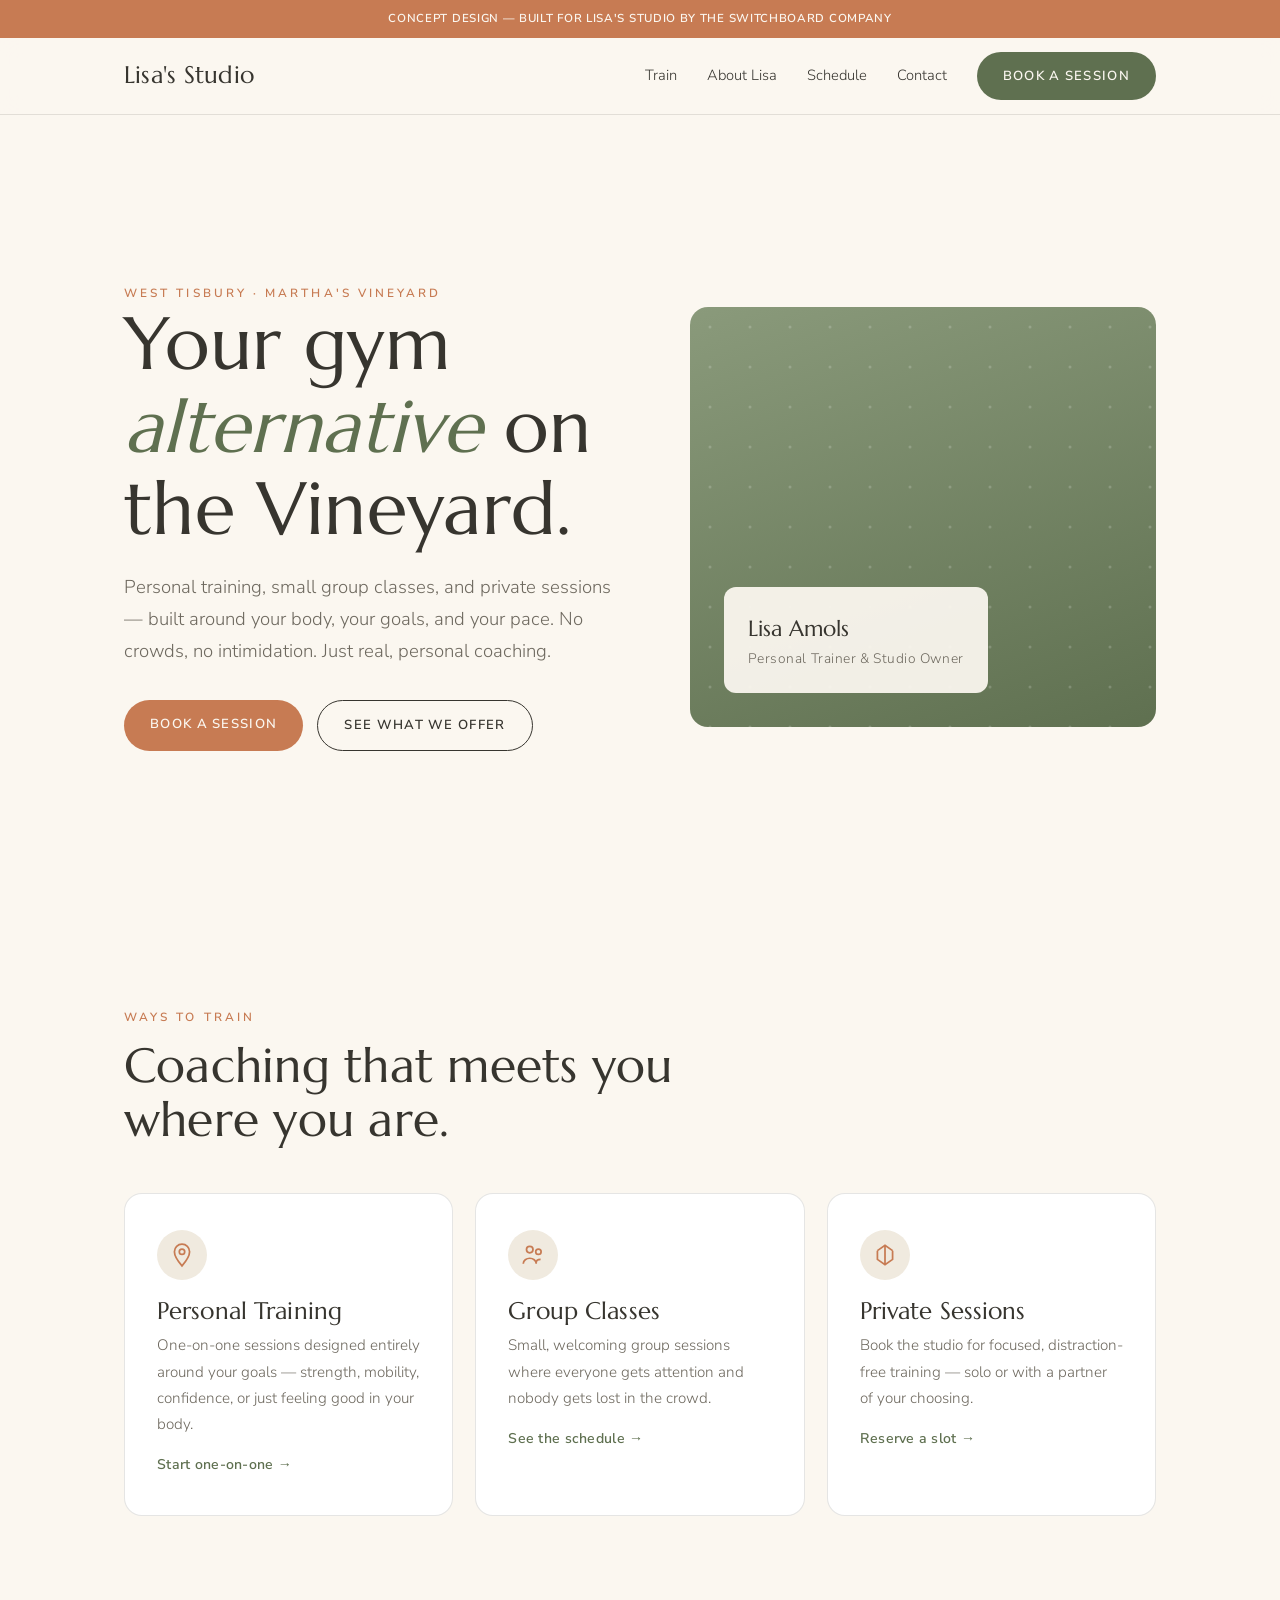
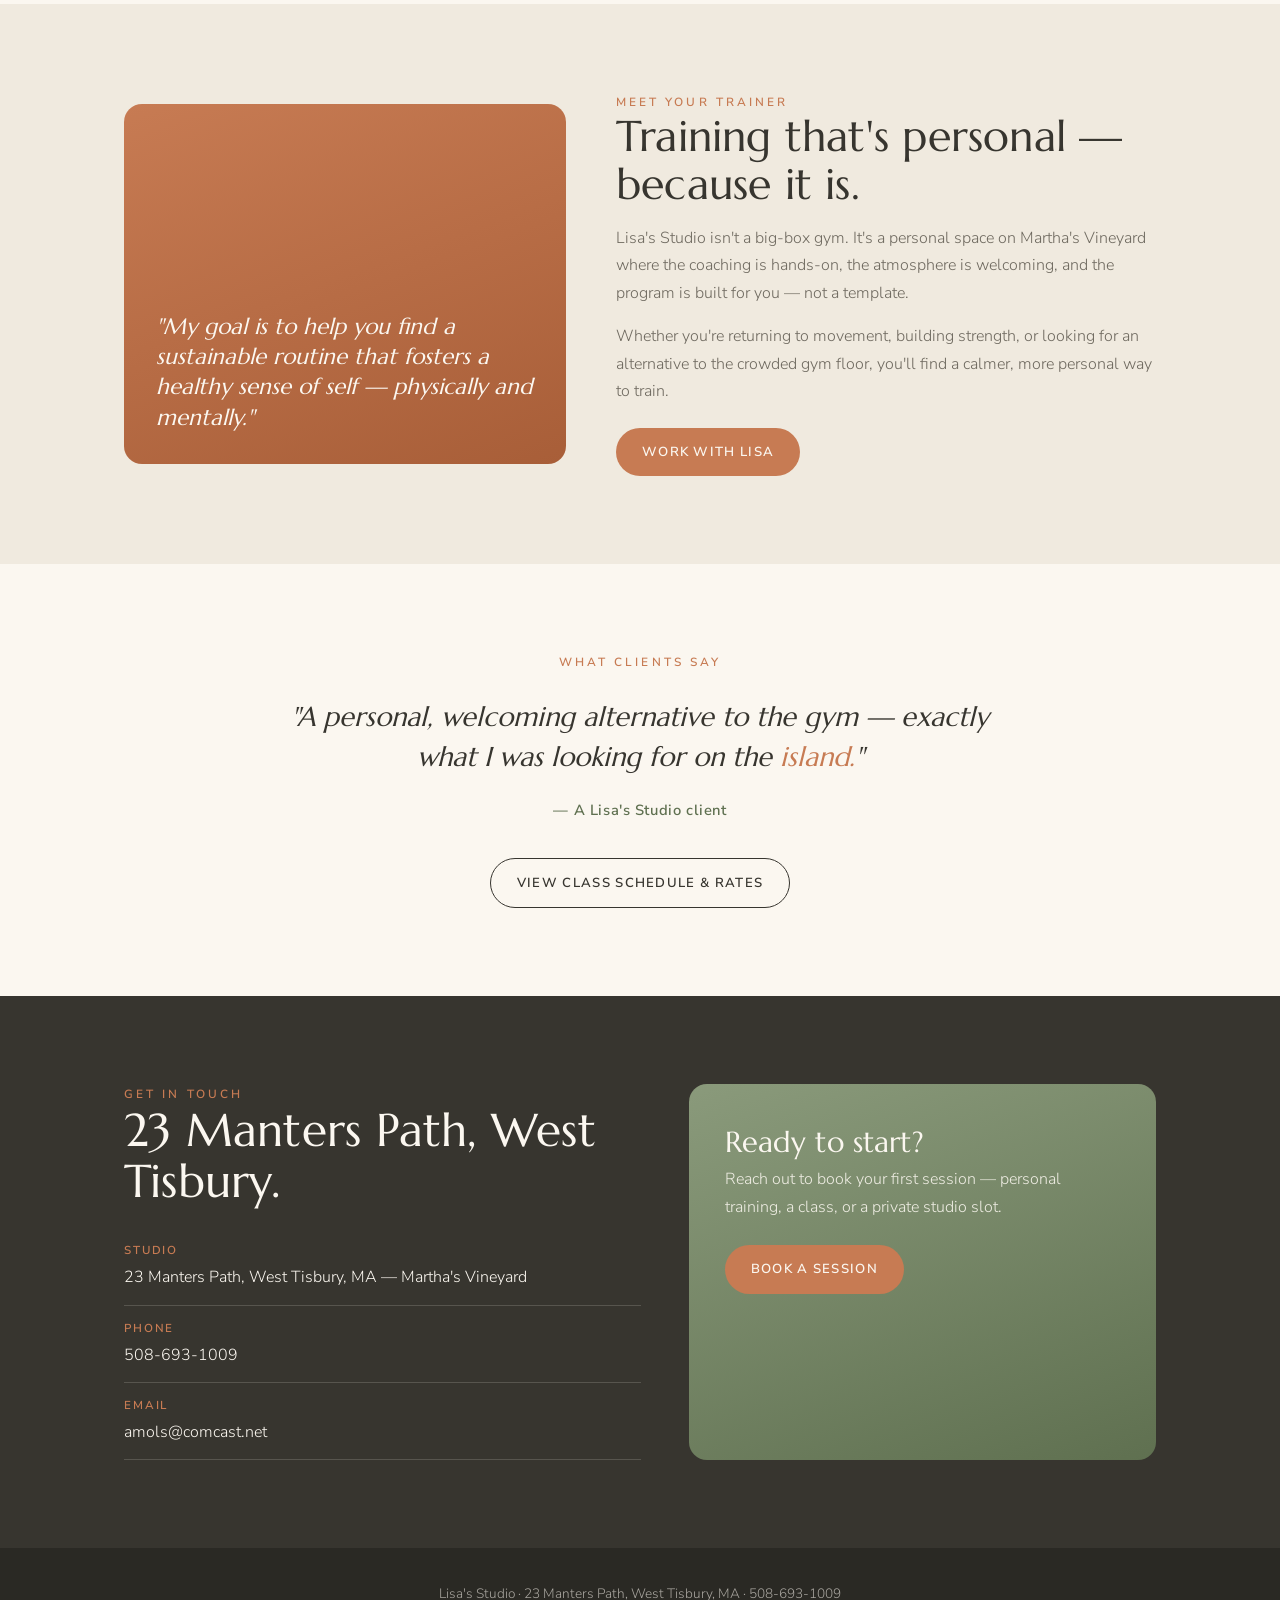
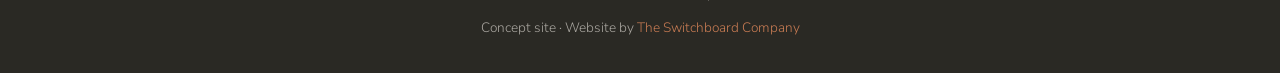
==== index.html @ d4f111c6 "Add files via upload" ====
<!DOCTYPE html>
<html lang="en">
<head>
<meta charset="UTF-8">
<meta name="viewport" content="width=device-width, initial-scale=1">
<title>Lisa's Studio — Your Gym Alternative on Martha's Vineyard</title>
<meta name="description" content="Personal training, group classes, and private sessions with Lisa Amols in West Tisbury, Martha's Vineyard. Your gym alternative — personal, welcoming, and built around you.">
<link rel="preconnect" href="https://fonts.googleapis.com">
<link rel="preconnect" href="https://fonts.gstatic.com" crossorigin>
<link href="https://fonts.googleapis.com/css2?family=Marcellus&family=Nunito+Sans:opsz,wght@6..12,300;6..12,400;6..12,600&display=swap" rel="stylesheet">
<style>
:root{
  --ink:#37352F; --sage:#8A9A7B; --sage-d:#5F7050; --terra:#C77B53; --terra-d:#A85E38;
  --cream:#FBF7F0; --paper:#FFFFFF; --sand:#F0EADF; --line:rgba(55,53,47,.13); --muted:#6E695F;
}
*{margin:0;padding:0;box-sizing:border-box}
html{scroll-behavior:smooth}
body{font-family:'Nunito Sans',sans-serif;background:var(--cream);color:var(--ink);line-height:1.72;font-weight:300;-webkit-font-smoothing:antialiased}
h1,h2,h3,.disp{font-family:'Marcellus',serif;line-height:1.12;font-weight:400;letter-spacing:.005em}
a{color:inherit;text-decoration:none}
.wrap{max-width:1080px;margin:0 auto;padding:0 24px}
.eyebrow{font-family:'Nunito Sans';font-weight:600;font-size:.74rem;letter-spacing:.26em;text-transform:uppercase;color:var(--terra)}

header{position:sticky;top:0;z-index:50;background:rgba(251,247,240,.9);backdrop-filter:blur(12px);border-bottom:1px solid var(--line)}
nav{display:flex;align-items:center;justify-content:space-between;height:76px}
.brand{font-family:'Marcellus';font-size:1.5rem;letter-spacing:.01em}
.navlinks{display:flex;gap:30px;align-items:center;font-size:.92rem}
.navlinks a:hover{color:var(--sage-d)}
.btn{font-family:'Nunito Sans';font-weight:600;font-size:.82rem;letter-spacing:.1em;text-transform:uppercase;padding:13px 26px;background:var(--sage-d);color:var(--cream);border-radius:40px;transition:.22s;display:inline-block}
.btn:hover{background:var(--ink)}
.btn-terra{background:var(--terra)}.btn-terra:hover{background:var(--terra-d)}
.btn-out{background:transparent;border:1.5px solid var(--ink);color:var(--ink)}
.btn-out:hover{background:var(--ink);color:var(--cream)}
@media(max-width:860px){.navlinks a:not(.btn){display:none}}

.hero{position:relative;overflow:hidden}
.hero .wrap{display:grid;grid-template-columns:1.05fr .95fr;gap:50px;align-items:center;padding:80px 24px}
@media(max-width:820px){.hero .wrap{grid-template-columns:1fr;padding:64px 24px}}
.hero h1{font-size:clamp(2.7rem,6vw,4.6rem);max-width:14ch}
.hero h1 em{font-style:italic;color:var(--sage-d)}
.hero p{font-size:1.16rem;max-width:46ch;margin:22px 0 32px;color:var(--muted)}
.hero .cta{display:flex;gap:14px;flex-wrap:wrap}
.portrait{position:relative;border-radius:18px;overflow:hidden;min-height:420px;background:linear-gradient(160deg,var(--sage),var(--sage-d));display:flex;align-items:flex-end;padding:34px}
.portrait::before{content:"";position:absolute;inset:0;background:url("data:image/svg+xml,%3Csvg xmlns='http://www.w3.org/2000/svg' width='40' height='40'%3E%3Ccircle cx='20' cy='20' r='1.5' fill='%23ffffff' opacity='.18'/%3E%3C/svg%3E")}
.portrait .card{position:relative;background:rgba(251,247,240,.94);border-radius:12px;padding:22px 24px}
.portrait .card .n{font-family:'Marcellus';font-size:1.4rem}
.portrait .card .r{font-size:.86rem;color:var(--muted);letter-spacing:.04em}

section{padding:88px 0}
.sec-head{max-width:58ch;margin-bottom:46px}
.sec-head h2{font-size:clamp(2rem,4.4vw,3rem);margin-top:12px}

.ways{display:grid;grid-template-columns:repeat(3,1fr);gap:22px}
@media(max-width:820px){.ways{grid-template-columns:1fr}}
.way{background:var(--paper);border:1px solid var(--line);border-radius:18px;padding:36px 32px;transition:.22s}
.way:hover{transform:translateY(-5px);box-shadow:0 24px 48px -30px rgba(55,53,47,.4)}
.way .ic{width:50px;height:50px;border-radius:50%;background:var(--sand);display:flex;align-items:center;justify-content:center;margin-bottom:18px}
.way .ic svg{width:26px;height:26px;stroke:var(--terra);fill:none;stroke-width:1.6}
.way h3{font-size:1.5rem;margin-bottom:8px}
.way p{font-size:.95rem;color:var(--muted)}
.way a{display:inline-block;margin-top:16px;font-weight:600;font-size:.88rem;color:var(--sage-d);letter-spacing:.02em}
.way a:hover{color:var(--terra)}

.about{background:var(--sand)}
.about .wrap{display:grid;grid-template-columns:.9fr 1.1fr;gap:50px;align-items:center}
@media(max-width:760px){.about .wrap{grid-template-columns:1fr}}
.about .frame{background:linear-gradient(160deg,var(--terra),var(--terra-d));border-radius:18px;min-height:360px;display:flex;align-items:flex-end;padding:32px;color:var(--cream)}
.about .frame .q{font-family:'Marcellus';font-style:italic;font-size:1.4rem;line-height:1.35}
.about h2{font-size:clamp(2rem,4vw,2.7rem);margin-bottom:16px}
.about p{color:var(--muted);margin-bottom:16px}

.quote-band{text-align:center}
.quote-band .wrap{max-width:760px}
.quote-band p{font-family:'Marcellus';font-size:1.7rem;line-height:1.5;font-style:italic}
.quote-band p span{color:var(--terra)}
.quote-band .who{font-weight:600;letter-spacing:.04em;color:var(--sage-d);margin-top:20px;font-size:.92rem}

.contact{background:var(--ink);color:var(--cream)}
.contact .wrap{display:grid;grid-template-columns:1.05fr .95fr;gap:48px}
@media(max-width:760px){.contact .wrap{grid-template-columns:1fr}}
.contact h2{font-size:clamp(2rem,4.4vw,2.9rem);margin-bottom:20px}
.contact .line{padding:13px 0;border-bottom:1px solid rgba(251,247,240,.16)}
.contact .line b{font-family:'Nunito Sans';font-weight:600;color:var(--terra);font-size:.72rem;letter-spacing:.16em;text-transform:uppercase;display:block;margin-bottom:3px}
.book-box{background:linear-gradient(160deg,var(--sage),var(--sage-d));border-radius:18px;padding:42px 36px}
.book-box h3{font-family:'Marcellus';font-size:1.8rem;margin-bottom:8px}
.book-box p{color:rgba(251,247,240,.9);margin-bottom:24px}

footer{background:#2a2924;color:rgba(251,247,240,.6);text-align:center;padding:34px 24px;font-size:.85rem}
footer a{color:var(--terra)}
.banner{background:var(--terra);color:var(--cream);text-align:center;font-weight:600;letter-spacing:.06em;text-transform:uppercase;font-size:.72rem;padding:9px}
</style>
</head>
<body>
<div class="banner">Concept Design — Built for Lisa's Studio by The Switchboard Company</div>
<header><div class="wrap"><nav>
  <div class="brand">Lisa's Studio</div>
  <div class="navlinks"><a href="#ways">Train</a><a href="#about">About Lisa</a><a href="#schedule">Schedule</a><a href="#contact">Contact</a><a href="#contact" class="btn">Book a Session</a></div>
</nav></div></header>

<section class="hero">
  <div class="wrap">
    <div>
      <div class="eyebrow">West Tisbury · Martha's Vineyard</div>
      <h1>Your gym <em>alternative</em> on the Vineyard.</h1>
      <p>Personal training, small group classes, and private sessions — built around your body, your goals, and your pace. No crowds, no intimidation. Just real, personal coaching.</p>
      <div class="cta"><a class="btn btn-terra" href="#contact">Book a Session</a><a class="btn btn-out" href="#ways">See What We Offer</a></div>
    </div>
    <div class="portrait"><div class="card"><div class="n">Lisa Amols</div><div class="r">Personal Trainer &amp; Studio Owner</div></div></div>
  </div>
</section>

<section id="ways">
  <div class="wrap">
    <div class="sec-head"><div class="eyebrow">Ways to train</div><h2>Coaching that meets you where you are.</h2></div>
    <div class="ways">
      <div class="way"><div class="ic"><svg viewBox="0 0 24 24"><path d="M12 2a7 7 0 0 0-7 7c0 5 7 13 7 13s7-8 7-13a7 7 0 0 0-7-7z"/><circle cx="12" cy="9" r="2.5"/></svg></div><h3>Personal Training</h3><p>One-on-one sessions designed entirely around your goals — strength, mobility, confidence, or just feeling good in your body.</p><a href="#contact">Start one-on-one →</a></div>
      <div class="way"><div class="ic"><svg viewBox="0 0 24 24"><circle cx="9" cy="7" r="3"/><circle cx="17" cy="9" r="2.5"/><path d="M3 20c0-3 3-5 6-5s6 2 6 5M15 19c0-2 2-3 4-3"/></svg></div><h3>Group Classes</h3><p>Small, welcoming group sessions where everyone gets attention and nobody gets lost in the crowd.</p><a href="#schedule">See the schedule →</a></div>
      <div class="way"><div class="ic"><svg viewBox="0 0 24 24"><path d="M12 3v18M5 8l7-5 7 5M5 8v8l7 5 7-5V8"/></svg></div><h3>Private Sessions</h3><p>Book the studio for focused, distraction-free training — solo or with a partner of your choosing.</p><a href="#contact">Reserve a slot →</a></div>
    </div>
  </div>
</section>

<section class="about" id="about">
  <div class="wrap">
    <div class="frame"><div class="q">"My goal is to help you find a sustainable routine that fosters a healthy sense of self — physically and mentally."</div></div>
    <div>
      <div class="eyebrow">Meet your trainer</div>
      <h2>Training that's personal — because it is.</h2>
      <p>Lisa's Studio isn't a big-box gym. It's a personal space on Martha's Vineyard where the coaching is hands-on, the atmosphere is welcoming, and the program is built for you — not a template.</p>
      <p>Whether you're returning to movement, building strength, or looking for an alternative to the crowded gym floor, you'll find a calmer, more personal way to train.</p>
      <a class="btn btn-terra" style="margin-top:6px" href="#contact">Work With Lisa</a>
    </div>
  </div>
</section>

<section class="quote-band" id="schedule">
  <div class="wrap">
    <div class="eyebrow" style="margin-bottom:24px">What clients say</div>
    <p>"A personal, welcoming alternative to the gym — exactly what I was looking for on the <span>island.</span>"</p>
    <div class="who">— A Lisa's Studio client</div>
    <div style="margin-top:34px"><a class="btn btn-out" href="#contact">View Class Schedule &amp; Rates</a></div>
  </div>
</section>

<section class="contact" id="contact">
  <div class="wrap">
    <div>
      <div class="eyebrow">Get in touch</div>
      <h2>23 Manters Path, West Tisbury.</h2>
      <div class="line"><b>Studio</b>23 Manters Path, West Tisbury, MA — Martha's Vineyard</div>
      <div class="line"><b>Phone</b>508-693-1009</div>
      <div class="line"><b>Email</b>amols@comcast.net</div>
    </div>
    <div class="book-box"><h3>Ready to start?</h3><p>Reach out to book your first session — personal training, a class, or a private studio slot.</p><a class="btn btn-terra" href="#">Book a Session</a></div>
  </div>
</section>

<footer>
  <p>Lisa's Studio · 23 Manters Path, West Tisbury, MA · 508-693-1009</p>
  <p style="margin-top:10px">Concept site &middot; Website by <a href="https://switchboardcompany.com">The Switchboard Company</a></p>
</footer>
</body>
</html>
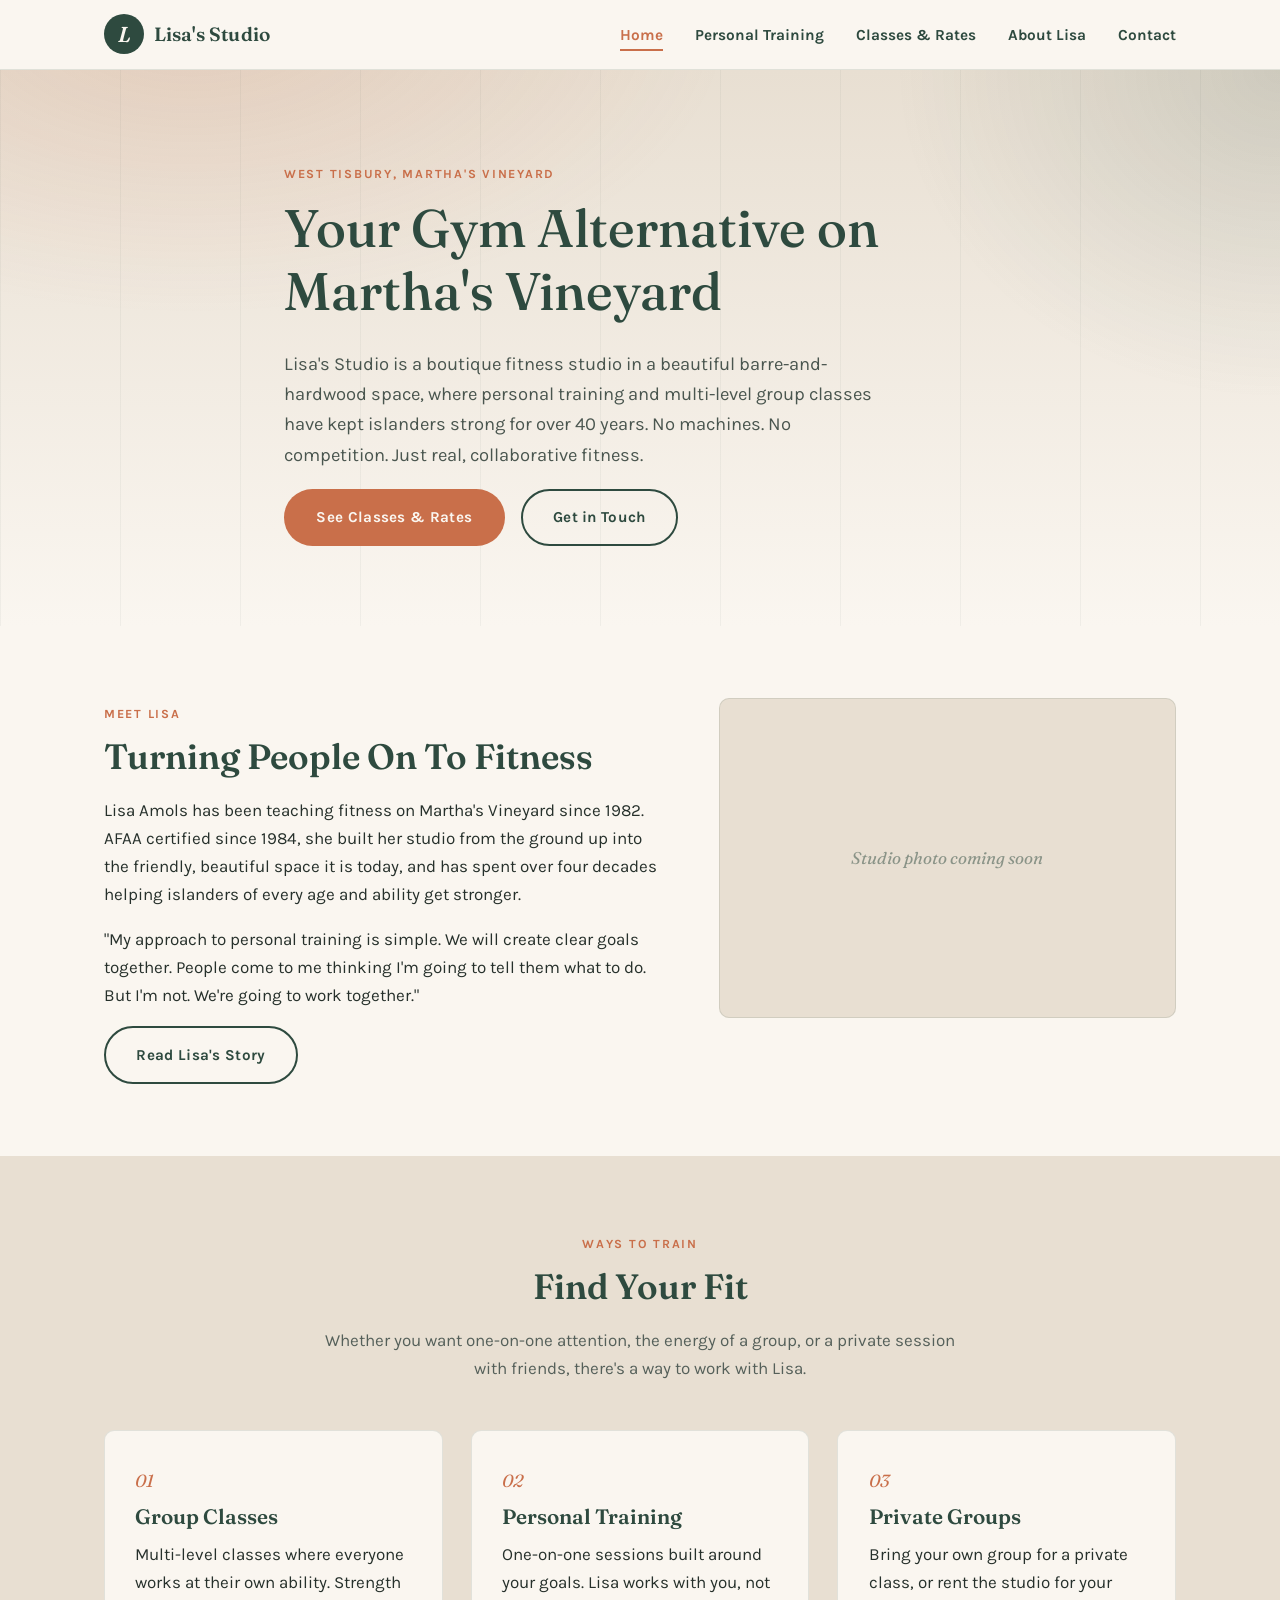
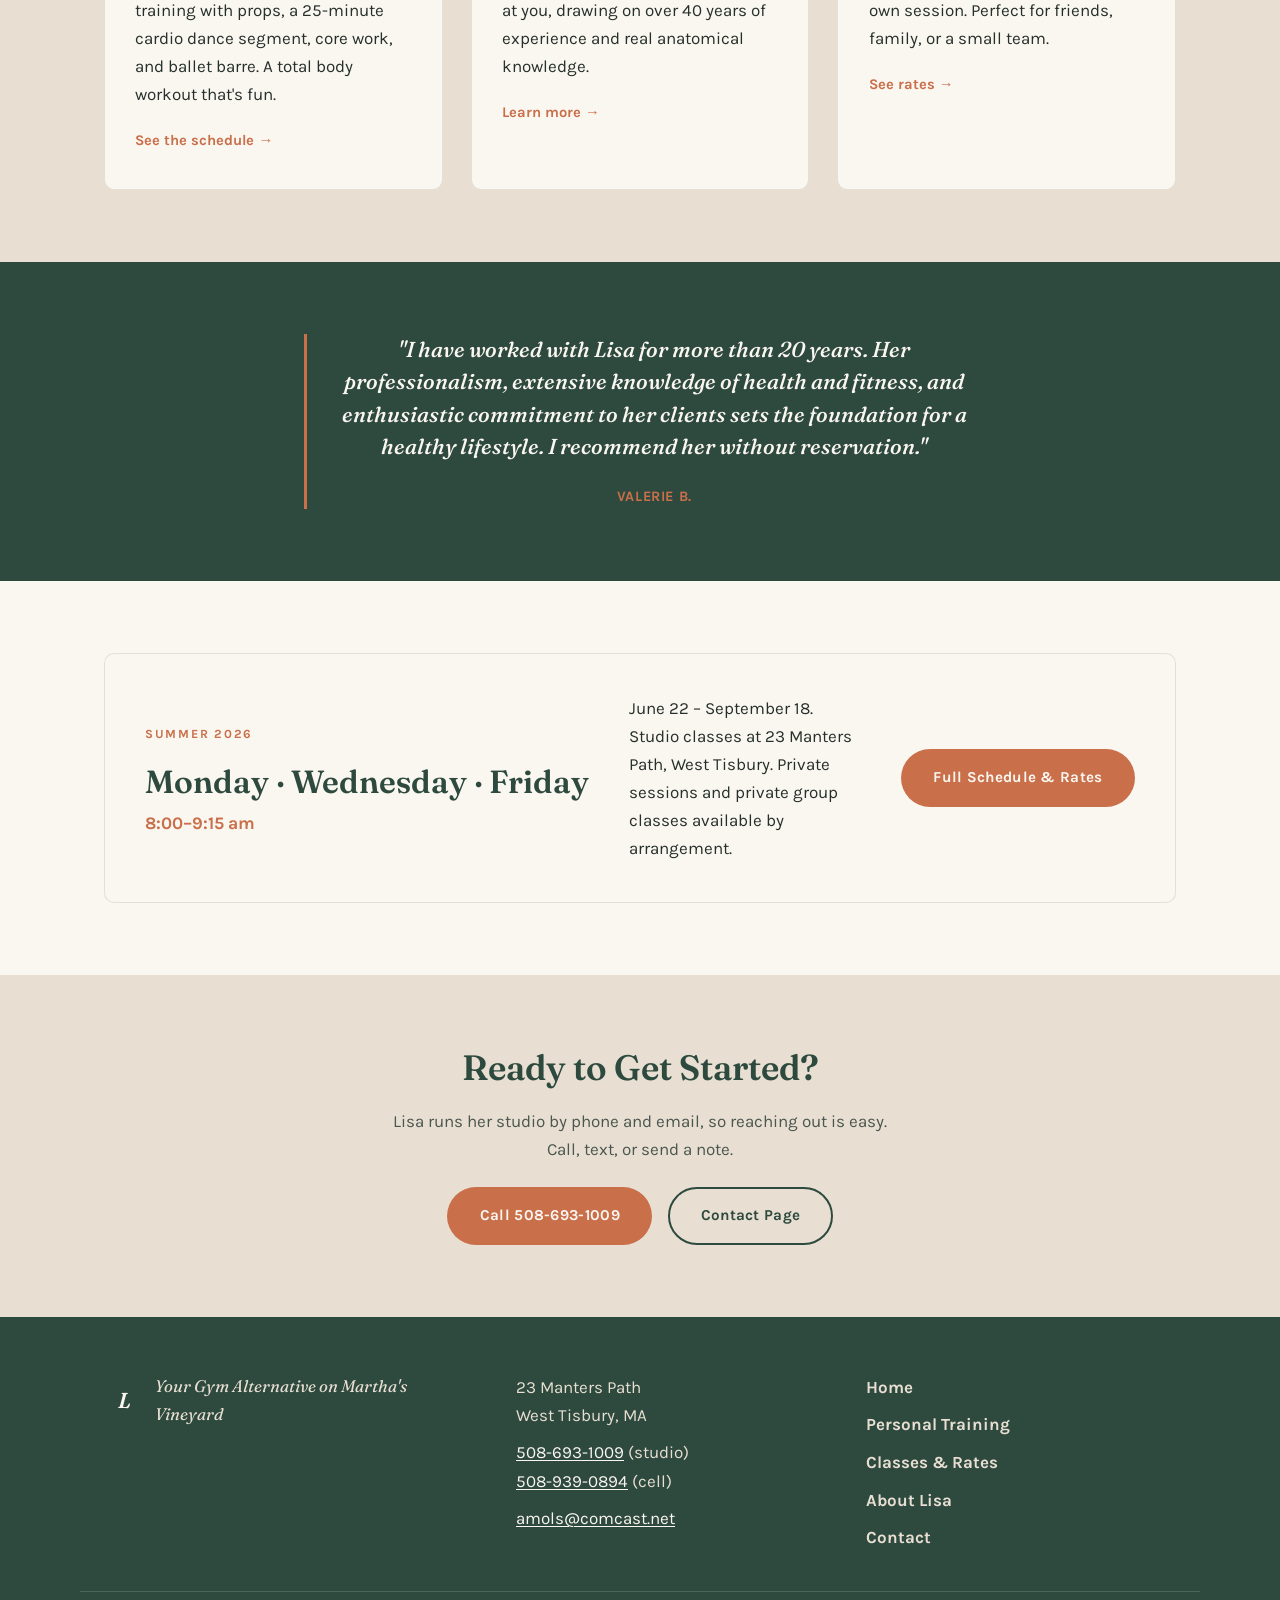
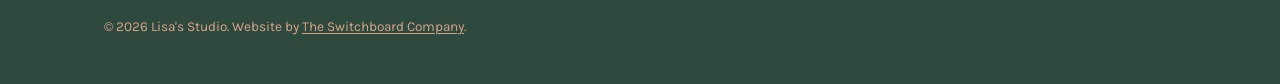
==== commit 4ec527f0: "Add files via upload" ====
--- a/index.html
+++ b/index.html
@@ -1,163 +1,170 @@
 <!DOCTYPE html>
 <html lang="en">
 <head>
-<meta charset="UTF-8">
-<meta name="viewport" content="width=device-width, initial-scale=1">
-<title>Lisa's Studio — Your Gym Alternative on Martha's Vineyard</title>
-<meta name="description" content="Personal training, group classes, and private sessions with Lisa Amols in West Tisbury, Martha's Vineyard. Your gym alternative — personal, welcoming, and built around you.">
-<link rel="preconnect" href="https://fonts.googleapis.com">
-<link rel="preconnect" href="https://fonts.gstatic.com" crossorigin>
-<link href="https://fonts.googleapis.com/css2?family=Marcellus&family=Nunito+Sans:opsz,wght@6..12,300;6..12,400;6..12,600&display=swap" rel="stylesheet">
-<style>
-:root{
-  --ink:#37352F; --sage:#8A9A7B; --sage-d:#5F7050; --terra:#C77B53; --terra-d:#A85E38;
-  --cream:#FBF7F0; --paper:#FFFFFF; --sand:#F0EADF; --line:rgba(55,53,47,.13); --muted:#6E695F;
-}
-*{margin:0;padding:0;box-sizing:border-box}
-html{scroll-behavior:smooth}
-body{font-family:'Nunito Sans',sans-serif;background:var(--cream);color:var(--ink);line-height:1.72;font-weight:300;-webkit-font-smoothing:antialiased}
-h1,h2,h3,.disp{font-family:'Marcellus',serif;line-height:1.12;font-weight:400;letter-spacing:.005em}
-a{color:inherit;text-decoration:none}
-.wrap{max-width:1080px;margin:0 auto;padding:0 24px}
-.eyebrow{font-family:'Nunito Sans';font-weight:600;font-size:.74rem;letter-spacing:.26em;text-transform:uppercase;color:var(--terra)}
-
-header{position:sticky;top:0;z-index:50;background:rgba(251,247,240,.9);backdrop-filter:blur(12px);border-bottom:1px solid var(--line)}
-nav{display:flex;align-items:center;justify-content:space-between;height:76px}
-.brand{font-family:'Marcellus';font-size:1.5rem;letter-spacing:.01em}
-.navlinks{display:flex;gap:30px;align-items:center;font-size:.92rem}
-.navlinks a:hover{color:var(--sage-d)}
-.btn{font-family:'Nunito Sans';font-weight:600;font-size:.82rem;letter-spacing:.1em;text-transform:uppercase;padding:13px 26px;background:var(--sage-d);color:var(--cream);border-radius:40px;transition:.22s;display:inline-block}
-.btn:hover{background:var(--ink)}
-.btn-terra{background:var(--terra)}.btn-terra:hover{background:var(--terra-d)}
-.btn-out{background:transparent;border:1.5px solid var(--ink);color:var(--ink)}
-.btn-out:hover{background:var(--ink);color:var(--cream)}
-@media(max-width:860px){.navlinks a:not(.btn){display:none}}
-
-.hero{position:relative;overflow:hidden}
-.hero .wrap{display:grid;grid-template-columns:1.05fr .95fr;gap:50px;align-items:center;padding:80px 24px}
-@media(max-width:820px){.hero .wrap{grid-template-columns:1fr;padding:64px 24px}}
-.hero h1{font-size:clamp(2.7rem,6vw,4.6rem);max-width:14ch}
-.hero h1 em{font-style:italic;color:var(--sage-d)}
-.hero p{font-size:1.16rem;max-width:46ch;margin:22px 0 32px;color:var(--muted)}
-.hero .cta{display:flex;gap:14px;flex-wrap:wrap}
-.portrait{position:relative;border-radius:18px;overflow:hidden;min-height:420px;background:linear-gradient(160deg,var(--sage),var(--sage-d));display:flex;align-items:flex-end;padding:34px}
-.portrait::before{content:"";position:absolute;inset:0;background:url("data:image/svg+xml,%3Csvg xmlns='http://www.w3.org/2000/svg' width='40' height='40'%3E%3Ccircle cx='20' cy='20' r='1.5' fill='%23ffffff' opacity='.18'/%3E%3C/svg%3E")}
-.portrait .card{position:relative;background:rgba(251,247,240,.94);border-radius:12px;padding:22px 24px}
-.portrait .card .n{font-family:'Marcellus';font-size:1.4rem}
-.portrait .card .r{font-size:.86rem;color:var(--muted);letter-spacing:.04em}
-
-section{padding:88px 0}
-.sec-head{max-width:58ch;margin-bottom:46px}
-.sec-head h2{font-size:clamp(2rem,4.4vw,3rem);margin-top:12px}
-
-.ways{display:grid;grid-template-columns:repeat(3,1fr);gap:22px}
-@media(max-width:820px){.ways{grid-template-columns:1fr}}
-.way{background:var(--paper);border:1px solid var(--line);border-radius:18px;padding:36px 32px;transition:.22s}
-.way:hover{transform:translateY(-5px);box-shadow:0 24px 48px -30px rgba(55,53,47,.4)}
-.way .ic{width:50px;height:50px;border-radius:50%;background:var(--sand);display:flex;align-items:center;justify-content:center;margin-bottom:18px}
-.way .ic svg{width:26px;height:26px;stroke:var(--terra);fill:none;stroke-width:1.6}
-.way h3{font-size:1.5rem;margin-bottom:8px}
-.way p{font-size:.95rem;color:var(--muted)}
-.way a{display:inline-block;margin-top:16px;font-weight:600;font-size:.88rem;color:var(--sage-d);letter-spacing:.02em}
-.way a:hover{color:var(--terra)}
-
-.about{background:var(--sand)}
-.about .wrap{display:grid;grid-template-columns:.9fr 1.1fr;gap:50px;align-items:center}
-@media(max-width:760px){.about .wrap{grid-template-columns:1fr}}
-.about .frame{background:linear-gradient(160deg,var(--terra),var(--terra-d));border-radius:18px;min-height:360px;display:flex;align-items:flex-end;padding:32px;color:var(--cream)}
-.about .frame .q{font-family:'Marcellus';font-style:italic;font-size:1.4rem;line-height:1.35}
-.about h2{font-size:clamp(2rem,4vw,2.7rem);margin-bottom:16px}
-.about p{color:var(--muted);margin-bottom:16px}
-
-.quote-band{text-align:center}
-.quote-band .wrap{max-width:760px}
-.quote-band p{font-family:'Marcellus';font-size:1.7rem;line-height:1.5;font-style:italic}
-.quote-band p span{color:var(--terra)}
-.quote-band .who{font-weight:600;letter-spacing:.04em;color:var(--sage-d);margin-top:20px;font-size:.92rem}
-
-.contact{background:var(--ink);color:var(--cream)}
-.contact .wrap{display:grid;grid-template-columns:1.05fr .95fr;gap:48px}
-@media(max-width:760px){.contact .wrap{grid-template-columns:1fr}}
-.contact h2{font-size:clamp(2rem,4.4vw,2.9rem);margin-bottom:20px}
-.contact .line{padding:13px 0;border-bottom:1px solid rgba(251,247,240,.16)}
-.contact .line b{font-family:'Nunito Sans';font-weight:600;color:var(--terra);font-size:.72rem;letter-spacing:.16em;text-transform:uppercase;display:block;margin-bottom:3px}
-.book-box{background:linear-gradient(160deg,var(--sage),var(--sage-d));border-radius:18px;padding:42px 36px}
-.book-box h3{font-family:'Marcellus';font-size:1.8rem;margin-bottom:8px}
-.book-box p{color:rgba(251,247,240,.9);margin-bottom:24px}
-
-footer{background:#2a2924;color:rgba(251,247,240,.6);text-align:center;padding:34px 24px;font-size:.85rem}
-footer a{color:var(--terra)}
-.banner{background:var(--terra);color:var(--cream);text-align:center;font-weight:600;letter-spacing:.06em;text-transform:uppercase;font-size:.72rem;padding:9px}
-</style>
+  <meta charset="UTF-8">
+  <meta name="viewport" content="width=device-width, initial-scale=1.0">
+  <title>Lisa's Studio | Your Gym Alternative on Martha's Vineyard</title>
+  <meta name="description" content="Lisa's Studio in West Tisbury offers personal training and multi-level group fitness classes on Martha's Vineyard. Free weights, barre, and cardio dance with instructor Lisa Amols, teaching the island since 1982.">
+  <meta property="og:title" content="Lisa's Studio | Your Gym Alternative on Martha's Vineyard">
+  <meta property="og:description" content="Personal training and multi-level group fitness classes in West Tisbury, Martha's Vineyard. Taught by Lisa Amols since 1982.">
+  <meta property="og:type" content="website">
+  <meta property="og:url" content="https://drewcgolden3.github.io/lisas-studio/">
+  <link rel="icon" href="favicon.svg" type="image/svg+xml">
+  <link rel="preconnect" href="https://fonts.googleapis.com">
+  <link rel="preconnect" href="https://fonts.gstatic.com" crossorigin>
+  <link href="https://fonts.googleapis.com/css2?family=Fraunces:ital,wght@0,500;0,600;1,500;1,600&family=Karla:wght@400;500;700&display=swap" rel="stylesheet">
+  <link rel="stylesheet" href="styles.css">
 </head>
 <body>
-<div class="banner">Concept Design — Built for Lisa's Studio by The Switchboard Company</div>
-<header><div class="wrap"><nav>
-  <div class="brand">Lisa's Studio</div>
-  <div class="navlinks"><a href="#ways">Train</a><a href="#about">About Lisa</a><a href="#schedule">Schedule</a><a href="#contact">Contact</a><a href="#contact" class="btn">Book a Session</a></div>
-</nav></div></header>
+  <a class="skip-link" href="#main">Skip to content</a>
 
-<section class="hero">
-  <div class="wrap">
-    <div>
-      <div class="eyebrow">West Tisbury · Martha's Vineyard</div>
-      <h1>Your gym <em>alternative</em> on the Vineyard.</h1>
-      <p>Personal training, small group classes, and private sessions — built around your body, your goals, and your pace. No crowds, no intimidation. Just real, personal coaching.</p>
-      <div class="cta"><a class="btn btn-terra" href="#contact">Book a Session</a><a class="btn btn-out" href="#ways">See What We Offer</a></div>
+  <header class="site-header">
+    <div class="header-inner">
+      <a href="index.html" class="brand">
+        <span class="brand-mark">L</span>
+        <span class="brand-name">Lisa's Studio</span>
+      </a>
+      <button class="nav-toggle" aria-label="Toggle navigation" aria-expanded="false" aria-controls="primary-nav">
+        <span></span><span></span><span></span>
+      </button>
+      <nav class="primary-nav" id="primary-nav">
+        <ul>
+          <li><a href="index.html" aria-current="page">Home</a></li>
+          <li><a href="personal-training.html">Personal Training</a></li>
+          <li><a href="classes.html">Classes &amp; Rates</a></li>
+          <li><a href="about.html">About Lisa</a></li>
+          <li><a href="contact.html">Contact</a></li>
+        </ul>
+      </nav>
     </div>
-    <div class="portrait"><div class="card"><div class="n">Lisa Amols</div><div class="r">Personal Trainer &amp; Studio Owner</div></div></div>
-  </div>
-</section>
+  </header>
 
-<section id="ways">
-  <div class="wrap">
-    <div class="sec-head"><div class="eyebrow">Ways to train</div><h2>Coaching that meets you where you are.</h2></div>
-    <div class="ways">
-      <div class="way"><div class="ic"><svg viewBox="0 0 24 24"><path d="M12 2a7 7 0 0 0-7 7c0 5 7 13 7 13s7-8 7-13a7 7 0 0 0-7-7z"/><circle cx="12" cy="9" r="2.5"/></svg></div><h3>Personal Training</h3><p>One-on-one sessions designed entirely around your goals — strength, mobility, confidence, or just feeling good in your body.</p><a href="#contact">Start one-on-one →</a></div>
-      <div class="way"><div class="ic"><svg viewBox="0 0 24 24"><circle cx="9" cy="7" r="3"/><circle cx="17" cy="9" r="2.5"/><path d="M3 20c0-3 3-5 6-5s6 2 6 5M15 19c0-2 2-3 4-3"/></svg></div><h3>Group Classes</h3><p>Small, welcoming group sessions where everyone gets attention and nobody gets lost in the crowd.</p><a href="#schedule">See the schedule →</a></div>
-      <div class="way"><div class="ic"><svg viewBox="0 0 24 24"><path d="M12 3v18M5 8l7-5 7 5M5 8v8l7 5 7-5V8"/></svg></div><h3>Private Sessions</h3><p>Book the studio for focused, distraction-free training — solo or with a partner of your choosing.</p><a href="#contact">Reserve a slot →</a></div>
+  <main id="main">
+
+    <section class="hero">
+      <div class="container hero-inner">
+        <span class="eyebrow">West Tisbury, Martha's Vineyard</span>
+        <h1>Your Gym Alternative on Martha's Vineyard</h1>
+        <p class="lede">Lisa's Studio is a boutique fitness studio in a beautiful barre-and-hardwood space, where personal training and multi-level group classes have kept islanders strong for over 40 years. No machines. No competition. Just real, collaborative fitness.</p>
+        <div class="btn-row">
+          <a href="classes.html" class="btn btn--primary">See Classes &amp; Rates</a>
+          <a href="contact.html" class="btn btn--outline">Get in Touch</a>
+        </div>
+      </div>
+    </section>
+
+    <section>
+      <div class="container split fade-in">
+        <div>
+          <span class="eyebrow">Meet Lisa</span>
+          <h2>Turning People On To Fitness</h2>
+          <p>Lisa Amols has been teaching fitness on Martha's Vineyard since 1982. AFAA certified since 1984, she built her studio from the ground up into the friendly, beautiful space it is today, and has spent over four decades helping islanders of every age and ability get stronger.</p>
+          <p>"My approach to personal training is simple. We will create clear goals together. People come to me thinking I'm going to tell them what to do. But I'm not. We're going to work together."</p>
+          <a href="about.html" class="btn btn--outline">Read Lisa's Story</a>
+        </div>
+        <div class="photo-frame" style="min-height: 320px; display: flex; align-items: center; justify-content: center;">
+          <!-- TODO: replace with client photo -->
+          <span style="font-family: var(--font-display); font-style: italic; color: var(--spruce); opacity: 0.5; padding: 2rem; text-align: center;">Studio photo coming soon</span>
+        </div>
+      </div>
+    </section>
+
+    <section class="section--sand">
+      <div class="container">
+        <div class="section-head fade-in">
+          <span class="eyebrow">Ways to Train</span>
+          <h2>Find Your Fit</h2>
+          <p>Whether you want one-on-one attention, the energy of a group, or a private session with friends, there's a way to work with Lisa.</p>
+        </div>
+        <div class="card-grid">
+          <div class="card fade-in">
+            <span class="card-number">01</span>
+            <h3>Group Classes</h3>
+            <p>Multi-level classes where everyone works at their own ability. Strength training with props, a 25-minute cardio dance segment, core work, and ballet barre. A total body workout that's fun.</p>
+            <a href="classes.html" class="card-link">See the schedule &rarr;</a>
+          </div>
+          <div class="card fade-in">
+            <span class="card-number">02</span>
+            <h3>Personal Training</h3>
+            <p>One-on-one sessions built around your goals. Lisa works with you, not at you, drawing on over 40 years of experience and real anatomical knowledge.</p>
+            <a href="personal-training.html" class="card-link">Learn more &rarr;</a>
+          </div>
+          <div class="card fade-in">
+            <span class="card-number">03</span>
+            <h3>Private Groups</h3>
+            <p>Bring your own group for a private class, or rent the studio for your own session. Perfect for friends, family, or a small team.</p>
+            <a href="classes.html#rates" class="card-link">See rates &rarr;</a>
+          </div>
+        </div>
+      </div>
+    </section>
+
+    <section class="section--spruce">
+      <div class="container testimonial-feature text-center fade-in">
+        <blockquote class="pull-quote">
+          <p>"I have worked with Lisa for more than 20 years. Her professionalism, extensive knowledge of health and fitness, and enthusiastic commitment to her clients sets the foundation for a healthy lifestyle. I recommend her without reservation."</p>
+          <cite>Valerie B.</cite>
+        </blockquote>
+      </div>
+    </section>
+
+    <section>
+      <div class="container fade-in">
+        <div class="schedule-block">
+          <div>
+            <span class="eyebrow">Summer 2026</span>
+            <div class="schedule-days">Monday &middot; Wednesday &middot; Friday</div>
+            <div class="schedule-time">8:00&ndash;9:15 am</div>
+          </div>
+          <div style="flex: 1; min-width: 220px;">
+            <p class="mb-0">June 22 &ndash; September 18. Studio classes at 23 Manters Path, West Tisbury. Private sessions and private group classes available by arrangement.</p>
+          </div>
+          <a href="classes.html" class="btn btn--primary">Full Schedule &amp; Rates</a>
+        </div>
+      </div>
+    </section>
+
+    <section class="section--sand">
+      <div class="container text-center fade-in">
+        <h2>Ready to Get Started?</h2>
+        <p style="max-width: 50ch; margin: 0 auto 1.5rem; color: #4a564f;">Lisa runs her studio by phone and email, so reaching out is easy. Call, text, or send a note.</p>
+        <div class="btn-row" style="justify-content: center;">
+          <a href="tel:5086931009" class="btn btn--primary">Call 508-693-1009</a>
+          <a href="contact.html" class="btn btn--outline">Contact Page</a>
+        </div>
+      </div>
+    </section>
+
+  </main>
+
+  <footer class="site-footer">
+    <div class="footer-inner">
+      <div>
+        <div class="footer-brand">
+          <span class="brand-mark">L</span>
+          <p class="footer-tagline">Your Gym Alternative on Martha's Vineyard</p>
+        </div>
+      </div>
+      <div class="footer-contact">
+        <p>23 Manters Path<br>West Tisbury, MA</p>
+        <p><a href="tel:5086931009">508-693-1009</a> (studio)<br><a href="tel:5089390894">508-939-0894</a> (cell)</p>
+        <p><a href="mailto:amols@comcast.net">amols@comcast.net</a></p>
+      </div>
+      <nav class="footer-nav" aria-label="Footer navigation">
+        <ul>
+          <li><a href="index.html">Home</a></li>
+          <li><a href="personal-training.html">Personal Training</a></li>
+          <li><a href="classes.html">Classes &amp; Rates</a></li>
+          <li><a href="about.html">About Lisa</a></li>
+          <li><a href="contact.html">Contact</a></li>
+        </ul>
+      </nav>
     </div>
-  </div>
-</section>
+    <div class="footer-bottom container">
+      <p>&copy; 2026 Lisa's Studio. Website by <a href="https://switchboardcompany.com" target="_blank" rel="noopener">The Switchboard Company</a>.</p>
+    </div>
+  </footer>
 
-<section class="about" id="about">
-  <div class="wrap">
-    <div class="frame"><div class="q">"My goal is to help you find a sustainable routine that fosters a healthy sense of self — physically and mentally."</div></div>
-    <div>
-      <div class="eyebrow">Meet your trainer</div>
-      <h2>Training that's personal — because it is.</h2>
-      <p>Lisa's Studio isn't a big-box gym. It's a personal space on Martha's Vineyard where the coaching is hands-on, the atmosphere is welcoming, and the program is built for you — not a template.</p>
-      <p>Whether you're returning to movement, building strength, or looking for an alternative to the crowded gym floor, you'll find a calmer, more personal way to train.</p>
-      <a class="btn btn-terra" style="margin-top:6px" href="#contact">Work With Lisa</a>
-    </div>
-  </div>
-</section>
-
-<section class="quote-band" id="schedule">
-  <div class="wrap">
-    <div class="eyebrow" style="margin-bottom:24px">What clients say</div>
-    <p>"A personal, welcoming alternative to the gym — exactly what I was looking for on the <span>island.</span>"</p>
-    <div class="who">— A Lisa's Studio client</div>
-    <div style="margin-top:34px"><a class="btn btn-out" href="#contact">View Class Schedule &amp; Rates</a></div>
-  </div>
-</section>
-
-<section class="contact" id="contact">
-  <div class="wrap">
-    <div>
-      <div class="eyebrow">Get in touch</div>
-      <h2>23 Manters Path, West Tisbury.</h2>
-      <div class="line"><b>Studio</b>23 Manters Path, West Tisbury, MA — Martha's Vineyard</div>
-      <div class="line"><b>Phone</b>508-693-1009</div>
-      <div class="line"><b>Email</b>amols@comcast.net</div>
-    </div>
-    <div class="book-box"><h3>Ready to start?</h3><p>Reach out to book your first session — personal training, a class, or a private studio slot.</p><a class="btn btn-terra" href="#">Book a Session</a></div>
-  </div>
-</section>
-
-<footer>
-  <p>Lisa's Studio · 23 Manters Path, West Tisbury, MA · 508-693-1009</p>
-  <p style="margin-top:10px">Concept site &middot; Website by <a href="https://switchboardcompany.com">The Switchboard Company</a></p>
-</footer>
+  <script src="script.js"></script>
 </body>
 </html>
--- a/styles.css
+++ b/styles.css
@@ -0,0 +1,863 @@
+/* ==========================================================================
+   Lisa's Studio — shared stylesheet
+   Warm editorial coastal. Linen, spruce, clay, sand, ink.
+   ========================================================================== */
+
+:root {
+  --linen: #faf6f0;
+  --spruce: #2e4a3f;
+  --clay: #c96f4a;
+  --sand: #e8dfd2;
+  --ink: #26302b;
+
+  --spruce-tint: #3d5f52;
+  --clay-tint: #dba489;
+  --border-soft: rgba(46, 74, 63, 0.12);
+
+  --font-display: "Fraunces", Georgia, serif;
+  --font-body: "Karla", -apple-system, BlinkMacSystemFont, "Segoe UI", sans-serif;
+
+  --max-width: 1120px;
+  --radius: 10px;
+}
+
+/* ----------------------------- Reset -------------------------------- */
+
+*,
+*::before,
+*::after {
+  box-sizing: border-box;
+}
+
+html {
+  scroll-behavior: smooth;
+}
+
+@media (prefers-reduced-motion: reduce) {
+  html {
+    scroll-behavior: auto;
+  }
+  *,
+  *::before,
+  *::after {
+    animation-duration: 0.01ms !important;
+    animation-iteration-count: 1 !important;
+    transition-duration: 0.01ms !important;
+    scroll-behavior: auto !important;
+  }
+}
+
+body {
+  margin: 0;
+  background: var(--linen);
+  color: var(--ink);
+  font-family: var(--font-body);
+  font-size: 17px;
+  line-height: 1.65;
+  -webkit-font-smoothing: antialiased;
+}
+
+img {
+  max-width: 100%;
+  display: block;
+}
+
+a {
+  color: var(--clay);
+  text-decoration-thickness: 1px;
+  text-underline-offset: 2px;
+}
+
+a:hover {
+  color: var(--spruce);
+}
+
+h1, h2, h3, h4 {
+  font-family: var(--font-display);
+  font-weight: 600;
+  color: var(--spruce);
+  line-height: 1.2;
+  margin: 0 0 0.5em;
+}
+
+h1 { font-size: clamp(2.1rem, 5vw, 3.3rem); font-weight: 500; }
+h2 { font-size: clamp(1.6rem, 3.4vw, 2.2rem); }
+h3 { font-size: 1.3rem; }
+
+p { margin: 0 0 1em; }
+
+.eyebrow {
+  display: inline-block;
+  font-family: var(--font-body);
+  font-weight: 700;
+  letter-spacing: 0.14em;
+  text-transform: uppercase;
+  font-size: 0.78rem;
+  color: var(--clay);
+  margin-bottom: 0.9em;
+}
+
+.rule {
+  border: none;
+  border-top: 2px solid var(--clay);
+  width: 64px;
+  margin: 1.5rem 0;
+}
+
+.rule--center {
+  margin-left: auto;
+  margin-right: auto;
+}
+
+.container {
+  max-width: var(--max-width);
+  margin: 0 auto;
+  padding: 0 24px;
+}
+
+section {
+  padding: 4.5rem 0;
+}
+
+@media (max-width: 640px) {
+  section { padding: 3rem 0; }
+}
+
+.section--sand {
+  background: var(--sand);
+}
+
+.section--spruce {
+  background: var(--spruce);
+  color: var(--linen);
+}
+
+.section--spruce h1,
+.section--spruce h2,
+.section--spruce h3 {
+  color: var(--linen);
+}
+
+.section-head {
+  max-width: 640px;
+  margin: 0 auto 3rem;
+  text-align: center;
+}
+
+.section-head p {
+  color: #55605a;
+}
+
+/* ----------------------------- Buttons -------------------------------- */
+
+.btn {
+  display: inline-block;
+  font-family: var(--font-body);
+  font-weight: 700;
+  font-size: 0.95rem;
+  letter-spacing: 0.02em;
+  padding: 0.9rem 1.9rem;
+  border-radius: 100px;
+  text-decoration: none;
+  border: 2px solid transparent;
+  transition: background 0.2s ease, color 0.2s ease, border-color 0.2s ease;
+}
+
+.btn--primary {
+  background: var(--clay);
+  color: var(--linen);
+}
+
+.btn--primary:hover {
+  background: #b25f3c;
+  color: var(--linen);
+}
+
+.btn--outline {
+  background: transparent;
+  border-color: currentColor;
+  color: var(--spruce);
+}
+
+.btn--outline:hover {
+  background: var(--spruce);
+  color: var(--linen);
+}
+
+.section--spruce .btn--outline {
+  color: var(--linen);
+}
+
+.section--spruce .btn--outline:hover {
+  background: var(--linen);
+  color: var(--spruce);
+}
+
+.btn-row {
+  display: flex;
+  gap: 1rem;
+  flex-wrap: wrap;
+}
+
+/* ----------------------------- Header -------------------------------- */
+
+.site-header {
+  position: sticky;
+  top: 0;
+  z-index: 100;
+  background: rgba(250, 246, 240, 0.92);
+  backdrop-filter: saturate(180%) blur(8px);
+  border-bottom: 1px solid var(--border-soft);
+}
+
+.header-inner {
+  max-width: var(--max-width);
+  margin: 0 auto;
+  padding: 0.9rem 24px;
+  display: flex;
+  align-items: center;
+  justify-content: space-between;
+}
+
+.brand {
+  display: flex;
+  align-items: center;
+  gap: 0.6rem;
+  text-decoration: none;
+  color: var(--spruce);
+}
+
+.brand:hover {
+  color: var(--spruce);
+}
+
+.brand-mark {
+  display: inline-flex;
+  align-items: center;
+  justify-content: center;
+  width: 40px;
+  height: 40px;
+  border-radius: 50%;
+  background: var(--spruce);
+  color: var(--linen);
+  font-family: var(--font-display);
+  font-style: italic;
+  font-weight: 600;
+  font-size: 1.35rem;
+  flex-shrink: 0;
+}
+
+.brand-name {
+  font-family: var(--font-display);
+  font-weight: 600;
+  font-size: 1.2rem;
+  letter-spacing: 0.01em;
+}
+
+.primary-nav ul {
+  list-style: none;
+  display: flex;
+  gap: 2rem;
+  margin: 0;
+  padding: 0;
+}
+
+.primary-nav a {
+  color: var(--spruce);
+  text-decoration: none;
+  font-weight: 700;
+  font-size: 0.96rem;
+  position: relative;
+  padding: 0.3rem 0;
+}
+
+.primary-nav a::after {
+  content: "";
+  position: absolute;
+  left: 0;
+  right: 100%;
+  bottom: -2px;
+  height: 2px;
+  background: var(--clay);
+  transition: right 0.2s ease;
+}
+
+.primary-nav a:hover::after,
+.primary-nav a[aria-current="page"]::after {
+  right: 0;
+}
+
+.primary-nav a[aria-current="page"] {
+  color: var(--clay);
+}
+
+.nav-toggle {
+  display: none;
+  flex-direction: column;
+  justify-content: center;
+  gap: 5px;
+  width: 40px;
+  height: 40px;
+  background: none;
+  border: none;
+  cursor: pointer;
+  padding: 0;
+}
+
+.nav-toggle span {
+  display: block;
+  width: 100%;
+  height: 2px;
+  background: var(--spruce);
+  transition: transform 0.25s ease, opacity 0.25s ease;
+}
+
+.nav-toggle[aria-expanded="true"] span:nth-child(1) {
+  transform: translateY(7px) rotate(45deg);
+}
+
+.nav-toggle[aria-expanded="true"] span:nth-child(2) {
+  opacity: 0;
+}
+
+.nav-toggle[aria-expanded="true"] span:nth-child(3) {
+  transform: translateY(-7px) rotate(-45deg);
+}
+
+@media (max-width: 800px) {
+  .nav-toggle {
+    display: flex;
+  }
+
+  .primary-nav {
+    position: fixed;
+    top: 73px;
+    left: 0;
+    right: 0;
+    background: var(--linen);
+    border-bottom: 1px solid var(--border-soft);
+    max-height: 0;
+    overflow: hidden;
+    transition: max-height 0.3s ease;
+  }
+
+  .primary-nav.is-open {
+    max-height: 400px;
+  }
+
+  .primary-nav ul {
+    flex-direction: column;
+    gap: 0;
+    padding: 0.5rem 24px 1.5rem;
+  }
+
+  .primary-nav li {
+    border-bottom: 1px solid var(--border-soft);
+  }
+
+  .primary-nav a {
+    display: block;
+    padding: 1rem 0;
+  }
+
+  .primary-nav a::after {
+    display: none;
+  }
+}
+
+/* ----------------------------- Hero -------------------------------- */
+
+.hero {
+  position: relative;
+  padding: 5.5rem 0 5rem;
+  background:
+    radial-gradient(ellipse 900px 500px at 15% -10%, rgba(201, 111, 74, 0.16), transparent 60%),
+    radial-gradient(ellipse 700px 600px at 100% 0%, rgba(46, 74, 63, 0.14), transparent 55%),
+    linear-gradient(180deg, var(--sand) 0%, var(--linen) 100%);
+  overflow: hidden;
+}
+
+.hero::before {
+  content: "";
+  position: absolute;
+  inset: 0;
+  background-image: repeating-linear-gradient(
+    90deg,
+    rgba(46, 74, 63, 0.05) 0,
+    rgba(46, 74, 63, 0.05) 1px,
+    transparent 1px,
+    transparent 120px
+  );
+  pointer-events: none;
+}
+
+.hero-inner {
+  position: relative;
+  max-width: 760px;
+}
+
+.hero p.lede {
+  font-size: 1.15rem;
+  color: #4a564f;
+  max-width: 55ch;
+}
+
+.page-hero {
+  padding: 3.5rem 0 3rem;
+  background: linear-gradient(180deg, var(--sand) 0%, var(--linen) 100%);
+  text-align: center;
+}
+
+.page-hero .eyebrow {
+  display: block;
+}
+
+.page-hero p {
+  max-width: 60ch;
+  margin: 0 auto;
+  color: #4a564f;
+}
+
+/* ----------------------------- Cards -------------------------------- */
+
+.card-grid {
+  display: grid;
+  grid-template-columns: repeat(3, 1fr);
+  gap: 1.75rem;
+}
+
+@media (max-width: 900px) {
+  .card-grid {
+    grid-template-columns: 1fr;
+  }
+}
+
+.card {
+  background: var(--linen);
+  border: 1px solid var(--border-soft);
+  border-radius: var(--radius);
+  padding: 2.2rem 1.9rem;
+  transition: transform 0.25s ease, box-shadow 0.25s ease;
+}
+
+.card:hover {
+  transform: translateY(-4px);
+  box-shadow: 0 16px 32px rgba(46, 74, 63, 0.1);
+}
+
+.card .card-number {
+  font-family: var(--font-display);
+  font-style: italic;
+  color: var(--clay);
+  font-size: 1.1rem;
+  margin-bottom: 0.6rem;
+  display: block;
+}
+
+.card a.card-link {
+  text-decoration: none;
+  font-weight: 700;
+  font-size: 0.92rem;
+}
+
+/* ----------------------------- Testimonials -------------------------------- */
+
+blockquote.pull-quote {
+  margin: 0;
+  padding-left: 1.6rem;
+  border-left: 3px solid var(--clay);
+}
+
+blockquote.pull-quote p {
+  font-family: var(--font-display);
+  font-style: italic;
+  font-weight: 500;
+  font-size: 1.35rem;
+  color: var(--spruce);
+  line-height: 1.5;
+}
+
+blockquote.pull-quote cite {
+  display: block;
+  margin-top: 1rem;
+  font-style: normal;
+  font-family: var(--font-body);
+  font-weight: 700;
+  font-size: 0.9rem;
+  letter-spacing: 0.04em;
+  text-transform: uppercase;
+  color: var(--clay);
+}
+
+.section--spruce blockquote.pull-quote p {
+  color: var(--linen);
+}
+
+.testimonial-feature {
+  max-width: 720px;
+  margin: 0 auto;
+}
+
+.testimonial-wall {
+  columns: 2;
+  column-gap: 2.5rem;
+}
+
+.testimonial-wall .pull-quote {
+  break-inside: avoid;
+  margin-bottom: 2.5rem;
+}
+
+.testimonial-wall .pull-quote p {
+  font-size: 1.15rem;
+}
+
+@media (max-width: 760px) {
+  .testimonial-wall {
+    columns: 1;
+  }
+}
+
+/* ----------------------------- Schedule / rates -------------------------------- */
+
+.schedule-block {
+  background: var(--linen);
+  border: 1px solid var(--border-soft);
+  border-radius: var(--radius);
+  padding: 2.5rem;
+  display: flex;
+  gap: 2.5rem;
+  flex-wrap: wrap;
+  align-items: center;
+}
+
+.schedule-block .schedule-days {
+  font-family: var(--font-display);
+  font-size: 2rem;
+  color: var(--spruce);
+  font-weight: 600;
+}
+
+.schedule-block .schedule-time {
+  color: var(--clay);
+  font-weight: 700;
+  font-size: 1.1rem;
+}
+
+table.rates-table {
+  width: 100%;
+  border-collapse: collapse;
+  background: var(--linen);
+  border-radius: var(--radius);
+  overflow: hidden;
+}
+
+table.rates-table caption {
+  text-align: left;
+  font-family: var(--font-display);
+  font-size: 1.3rem;
+  color: var(--spruce);
+  margin-bottom: 1rem;
+  caption-side: top;
+}
+
+table.rates-table th,
+table.rates-table td {
+  text-align: left;
+  padding: 1rem 1.25rem;
+  border-bottom: 1px solid var(--border-soft);
+}
+
+table.rates-table thead th {
+  background: var(--spruce);
+  color: var(--linen);
+  font-family: var(--font-body);
+  font-weight: 700;
+  letter-spacing: 0.03em;
+  text-transform: uppercase;
+  font-size: 0.82rem;
+}
+
+table.rates-table tbody tr:last-child td {
+  border-bottom: none;
+}
+
+table.rates-table td.price {
+  font-family: var(--font-display);
+  font-weight: 600;
+  color: var(--clay);
+  font-size: 1.15rem;
+  white-space: nowrap;
+}
+
+.rates-note {
+  font-size: 0.92rem;
+  color: #55605a;
+  margin-top: 1rem;
+}
+
+.rates-tables {
+  display: grid;
+  grid-template-columns: 1fr 1fr;
+  gap: 2.5rem;
+}
+
+@media (max-width: 800px) {
+  .rates-tables {
+    grid-template-columns: 1fr;
+  }
+}
+
+/* ----------------------------- Class detail list -------------------------------- */
+
+.detail-list {
+  list-style: none;
+  margin: 0;
+  padding: 0;
+  display: grid;
+  gap: 1.4rem;
+}
+
+.detail-list li {
+  display: flex;
+  gap: 1.1rem;
+  align-items: baseline;
+}
+
+.detail-list .detail-mark {
+  font-family: var(--font-display);
+  font-style: italic;
+  color: var(--clay);
+  font-size: 1.2rem;
+  flex-shrink: 0;
+  width: 1.6rem;
+}
+
+/* ----------------------------- Two column layout -------------------------------- */
+
+.split {
+  display: grid;
+  grid-template-columns: 1.1fr 0.9fr;
+  gap: 3.5rem;
+  align-items: start;
+}
+
+@media (max-width: 900px) {
+  .split {
+    grid-template-columns: 1fr;
+  }
+}
+
+.split.split--reverse {
+  grid-template-columns: 0.9fr 1.1fr;
+}
+
+@media (max-width: 900px) {
+  .split.split--reverse {
+    grid-template-columns: 1fr;
+  }
+}
+
+.photo-frame {
+  border-radius: var(--radius);
+  overflow: hidden;
+  border: 1px solid var(--border-soft);
+  background: var(--sand);
+}
+
+.photo-frame img {
+  width: 100%;
+  height: 100%;
+  object-fit: cover;
+}
+
+.photo-caption {
+  font-size: 0.85rem;
+  color: #6b756f;
+  margin-top: 0.6rem;
+  font-style: italic;
+}
+
+/* ----------------------------- Contact -------------------------------- */
+
+.contact-grid {
+  display: grid;
+  grid-template-columns: 1fr 1fr;
+  gap: 3rem;
+}
+
+@media (max-width: 800px) {
+  .contact-grid {
+    grid-template-columns: 1fr;
+  }
+}
+
+.contact-list {
+  list-style: none;
+  margin: 0 0 2rem;
+  padding: 0;
+  display: grid;
+  gap: 1.4rem;
+}
+
+.contact-list .label {
+  display: block;
+  font-family: var(--font-body);
+  font-weight: 700;
+  letter-spacing: 0.06em;
+  text-transform: uppercase;
+  font-size: 0.75rem;
+  color: var(--clay);
+  margin-bottom: 0.3rem;
+}
+
+.contact-list a,
+.contact-list span.value {
+  font-family: var(--font-display);
+  font-size: 1.25rem;
+  color: var(--spruce);
+  text-decoration: none;
+}
+
+.contact-list a:hover {
+  color: var(--clay);
+}
+
+.map-frame {
+  border-radius: var(--radius);
+  overflow: hidden;
+  border: 1px solid var(--border-soft);
+  aspect-ratio: 4 / 3;
+}
+
+.map-frame iframe {
+  width: 100%;
+  height: 100%;
+  border: 0;
+}
+
+/* ----------------------------- Footer -------------------------------- */
+
+.site-footer {
+  background: var(--spruce);
+  color: var(--linen);
+  padding: 3.5rem 0 2rem;
+}
+
+.footer-inner {
+  max-width: var(--max-width);
+  margin: 0 auto;
+  padding: 0 24px;
+  display: grid;
+  grid-template-columns: 1.2fr 1fr 1fr;
+  gap: 2.5rem;
+  align-items: start;
+}
+
+@media (max-width: 700px) {
+  .footer-inner {
+    grid-template-columns: 1fr;
+    gap: 2rem;
+  }
+}
+
+.footer-brand {
+  display: flex;
+  align-items: center;
+  gap: 0.7rem;
+}
+
+.footer-tagline {
+  font-family: var(--font-display);
+  font-style: italic;
+  font-size: 1.05rem;
+  color: var(--sand);
+  margin: 0;
+}
+
+.footer-contact p {
+  margin: 0 0 0.6rem;
+  color: var(--sand);
+}
+
+.footer-contact a {
+  color: var(--linen);
+}
+
+.footer-nav ul {
+  list-style: none;
+  margin: 0;
+  padding: 0;
+  display: grid;
+  gap: 0.6rem;
+}
+
+.footer-nav a {
+  color: var(--sand);
+  text-decoration: none;
+  font-weight: 700;
+}
+
+.footer-nav a:hover {
+  color: var(--linen);
+}
+
+.footer-bottom {
+  max-width: var(--max-width);
+  margin: 2.5rem auto 0;
+  padding: 1.5rem 24px 0;
+  border-top: 1px solid rgba(250, 246, 240, 0.15);
+  font-size: 0.85rem;
+  color: var(--clay-tint);
+}
+
+.footer-bottom a {
+  color: var(--clay-tint);
+}
+
+.footer-bottom a:hover {
+  color: var(--linen);
+}
+
+/* ----------------------------- Scroll fade-in -------------------------------- */
+
+.fade-in {
+  opacity: 0;
+  transform: translateY(18px);
+  transition: opacity 0.7s ease, transform 0.7s ease;
+}
+
+.fade-in.is-visible {
+  opacity: 1;
+  transform: none;
+}
+
+@media (prefers-reduced-motion: reduce) {
+  .fade-in {
+    opacity: 1;
+    transform: none;
+    transition: none;
+  }
+}
+
+/* ----------------------------- Utility -------------------------------- */
+
+.text-center { text-align: center; }
+.mt-0 { margin-top: 0; }
+.mb-0 { margin-bottom: 0; }
+
+.skip-link {
+  position: absolute;
+  left: -999px;
+  top: auto;
+  background: var(--spruce);
+  color: var(--linen);
+  padding: 0.8rem 1.2rem;
+  z-index: 200;
+  border-radius: 0 0 8px 0;
+}
+
+.skip-link:focus {
+  left: 0;
+  top: 0;
+}
